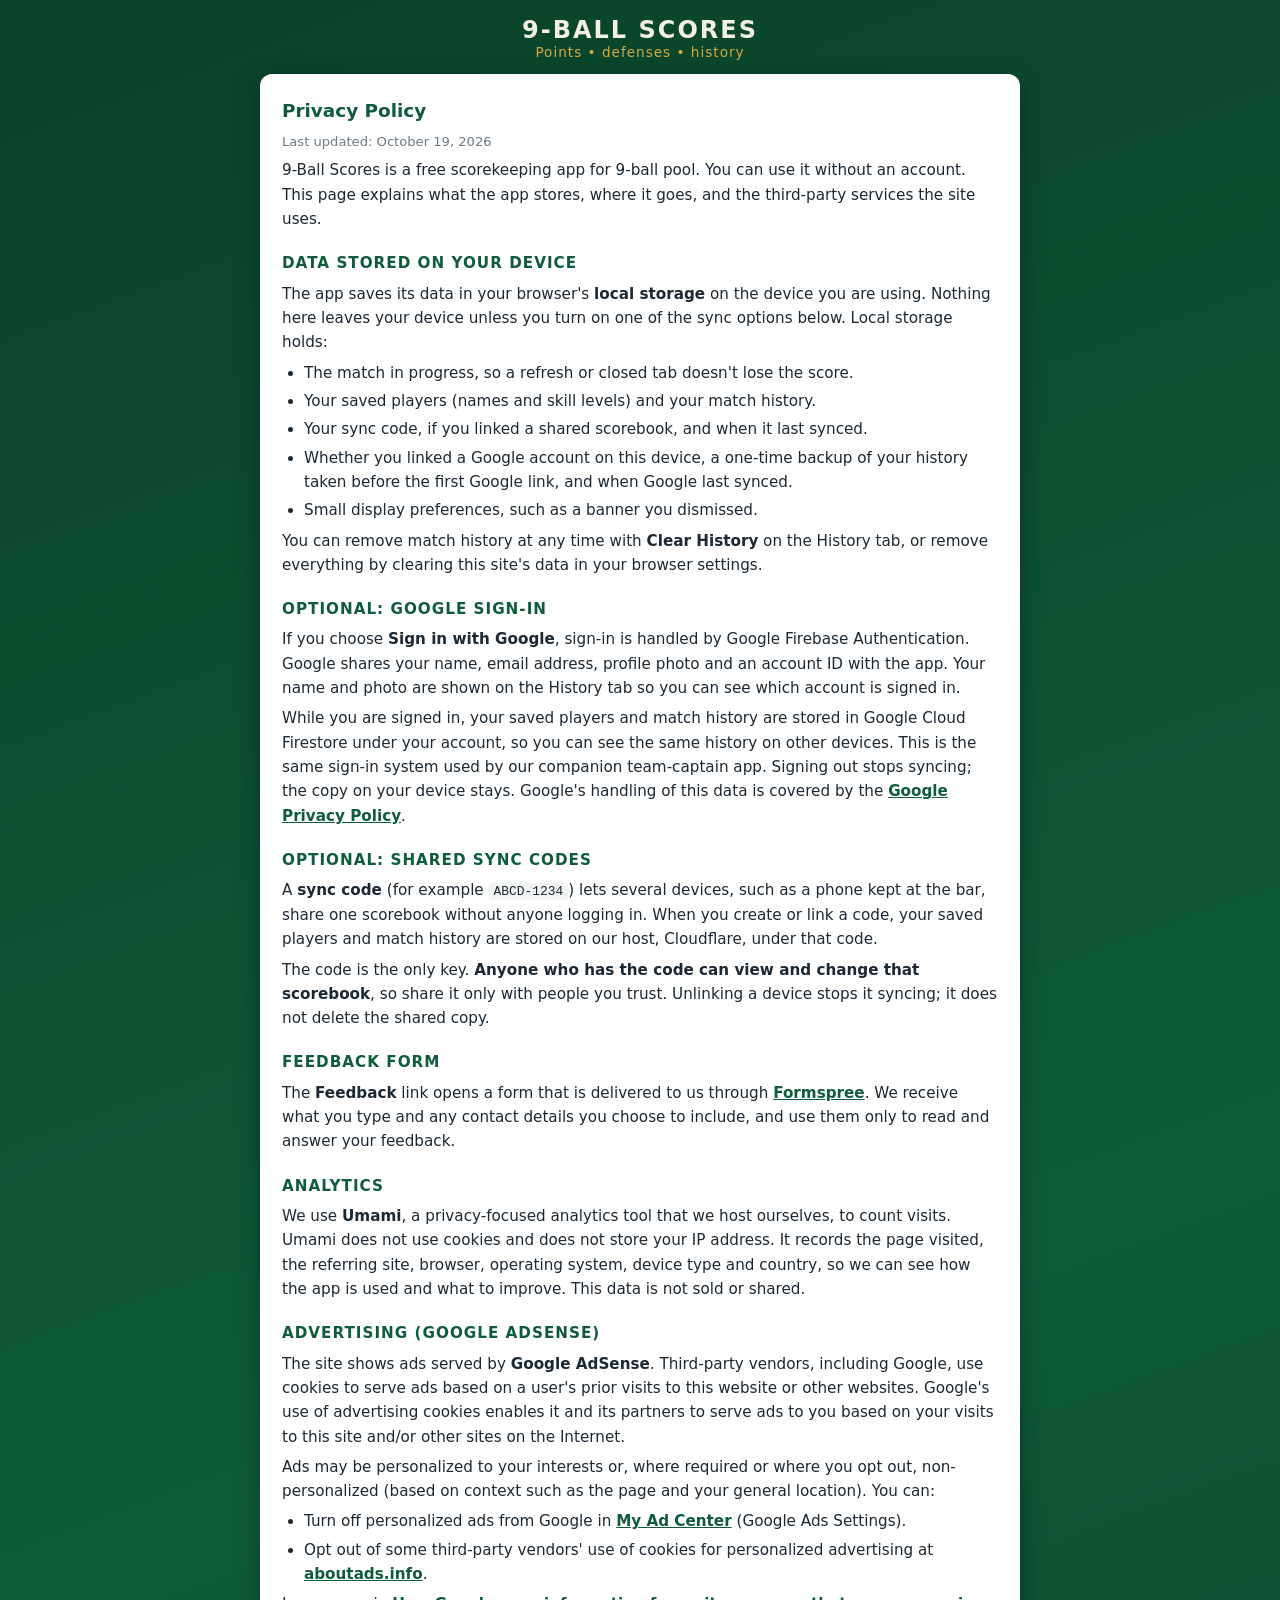
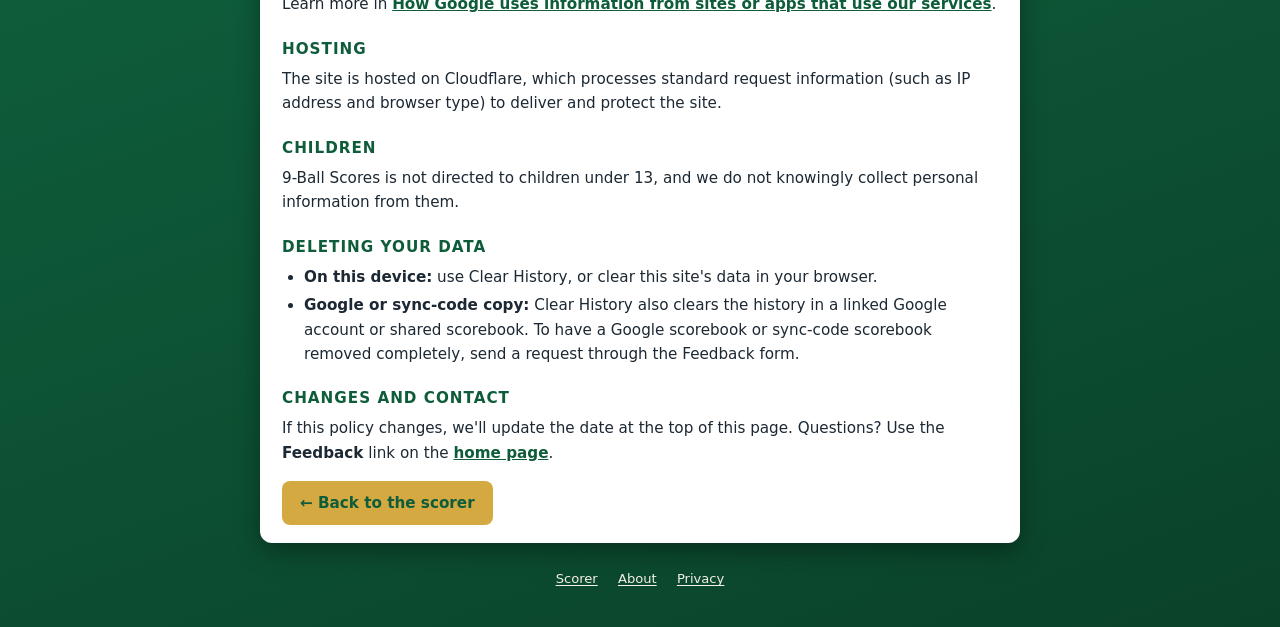
==== privacy.html @ c9939819 "AdSense prep: neutral 9-Ball Scores branding, ad slot, ads.txt, privacy and about pages - Rename to " ====
<!DOCTYPE html>
<html lang="en">
<head>
<meta charset="UTF-8">
<meta name="viewport" content="width=device-width, initial-scale=1.0">
<title>Privacy Policy · 9-Ball Scores</title>
<meta name="description" content="How 9-Ball Scores handles your data: on-device storage, optional Google sign-in, shared sync codes, feedback, analytics and Google AdSense advertising.">
<link rel="canonical" href="https://www.9ballscores.com/privacy">
<script defer src="https://stats.aiformissouri.com/script.js" data-website-id="REPLACE_WITH_9BALLSCORES_UMAMI_WEBSITE_ID"></script>
<link rel="stylesheet" href="/pages.css">
</head>
<body>
<div class="wrap">
  <header>
    <h1><a href="/">9-Ball Scores</a></h1>
    <div class="sub">Points &bull; defenses &bull; history</div>
  </header>

  <main class="panel">
    <h2>Privacy Policy</h2>
    <p class="updated">Last updated: October 19, 2026</p>
    <p>9-Ball Scores is a free scorekeeping app for 9-ball pool. You can use it without an account. This page explains what the app stores, where it goes, and the third-party services the site uses.</p>

    <h3>Data stored on your device</h3>
    <p>The app saves its data in your browser's <strong>local storage</strong> on the device you are using. Nothing here leaves your device unless you turn on one of the sync options below. Local storage holds:</p>
    <ul>
      <li>The match in progress, so a refresh or closed tab doesn't lose the score.</li>
      <li>Your saved players (names and skill levels) and your match history.</li>
      <li>Your sync code, if you linked a shared scorebook, and when it last synced.</li>
      <li>Whether you linked a Google account on this device, a one-time backup of your history taken before the first Google link, and when Google last synced.</li>
      <li>Small display preferences, such as a banner you dismissed.</li>
    </ul>
    <p>You can remove match history at any time with <strong>Clear History</strong> on the History tab, or remove everything by clearing this site's data in your browser settings.</p>

    <h3>Optional: Google sign-in</h3>
    <p>If you choose <strong>Sign in with Google</strong>, sign-in is handled by Google Firebase Authentication. Google shares your name, email address, profile photo and an account ID with the app. Your name and photo are shown on the History tab so you can see which account is signed in.</p>
    <p>While you are signed in, your saved players and match history are stored in Google Cloud Firestore under your account, so you can see the same history on other devices. This is the same sign-in system used by our companion team-captain app. Signing out stops syncing; the copy on your device stays. Google's handling of this data is covered by the <a href="https://policies.google.com/privacy" target="_blank" rel="noopener">Google Privacy Policy</a>.</p>

    <h3>Optional: shared sync codes</h3>
    <p>A <strong>sync code</strong> (for example <code>ABCD-1234</code>) lets several devices, such as a phone kept at the bar, share one scorebook without anyone logging in. When you create or link a code, your saved players and match history are stored on our host, Cloudflare, under that code.</p>
    <p>The code is the only key. <strong>Anyone who has the code can view and change that scorebook</strong>, so share it only with people you trust. Unlinking a device stops it syncing; it does not delete the shared copy.</p>

    <h3>Feedback form</h3>
    <p>The <strong>Feedback</strong> link opens a form that is delivered to us through <a href="https://formspree.io/legal/privacy-policy" target="_blank" rel="noopener">Formspree</a>. We receive what you type and any contact details you choose to include, and use them only to read and answer your feedback.</p>

    <h3>Analytics</h3>
    <p>We use <strong>Umami</strong>, a privacy-focused analytics tool that we host ourselves, to count visits. Umami does not use cookies and does not store your IP address. It records the page visited, the referring site, browser, operating system, device type and country, so we can see how the app is used and what to improve. This data is not sold or shared.</p>

    <h3>Advertising (Google AdSense)</h3>
    <p>The site shows ads served by <strong>Google AdSense</strong>. Third-party vendors, including Google, use cookies to serve ads based on a user's prior visits to this website or other websites. Google's use of advertising cookies enables it and its partners to serve ads to you based on your visits to this site and/or other sites on the Internet.</p>
    <p>Ads may be personalized to your interests or, where required or where you opt out, non-personalized (based on context such as the page and your general location). You can:</p>
    <ul>
      <li>Turn off personalized ads from Google in <a href="https://myadcenter.google.com/" target="_blank" rel="noopener">My Ad Center</a> (Google Ads Settings).</li>
      <li>Opt out of some third-party vendors' use of cookies for personalized advertising at <a href="https://www.aboutads.info/choices/" target="_blank" rel="noopener">aboutads.info</a>.</li>
    </ul>
    <p>Learn more in <a href="https://policies.google.com/technologies/partner-sites" target="_blank" rel="noopener">How Google uses information from sites or apps that use our services</a>.</p>

    <h3>Hosting</h3>
    <p>The site is hosted on Cloudflare, which processes standard request information (such as IP address and browser type) to deliver and protect the site.</p>

    <h3>Children</h3>
    <p>9-Ball Scores is not directed to children under 13, and we do not knowingly collect personal information from them.</p>

    <h3>Deleting your data</h3>
    <ul>
      <li><strong>On this device:</strong> use Clear History, or clear this site's data in your browser.</li>
      <li><strong>Google or sync-code copy:</strong> Clear History also clears the history in a linked Google account or shared scorebook. To have a Google scorebook or sync-code scorebook removed completely, send a request through the Feedback form.</li>
    </ul>

    <h3>Changes and contact</h3>
    <p>If this policy changes, we'll update the date at the top of this page. Questions? Use the <strong>Feedback</strong> link on the <a href="/">home page</a>.</p>

    <a class="back" href="/">&larr; Back to the scorer</a>
  </main>

  <footer class="site-footer">
    <a href="/">Scorer</a> <a href="/about">About</a> <a href="/privacy">Privacy</a>
  </footer>
</div>
</body>
</html>
---- pages.css ----
/* Shared styles for the static content pages (about, privacy). */
:root {
  --felt: #0e5c3a;
  --felt-dark: #0a4229;
  --cream: #f5f0e6;
  --gold: #d4a942;
  --card: #ffffff;
  --ink: #1c2833;
  --muted: #6b7a86;
  --line: #e5e8ea;
}
* { margin: 0; padding: 0; box-sizing: border-box; }
body {
  font-family: "Segoe UI", system-ui, sans-serif;
  background: linear-gradient(160deg, var(--felt-dark), var(--felt) 60%, var(--felt-dark));
  min-height: 100vh;
  color: var(--ink);
  padding: 16px;
}
.wrap { max-width: 760px; margin: 0 auto; }
header { text-align: center; color: var(--cream); margin-bottom: 14px; }
header h1 { font-size: 1.5rem; letter-spacing: 2px; text-transform: uppercase; }
header h1 a { color: inherit; text-decoration: none; }
header .sub { color: var(--gold); font-size: .85rem; letter-spacing: 1px; }
.panel {
  background: var(--card); border-radius: 12px; padding: 22px 22px 18px;
  box-shadow: 0 8px 24px rgba(0,0,0,.35); margin-bottom: 16px;
  line-height: 1.6; font-size: .95rem;
}
.panel h2 { font-size: 1.15rem; color: var(--felt); margin-bottom: 4px; }
.panel h3 {
  margin: 20px 0 6px; font-size: .95rem; color: var(--felt);
  text-transform: uppercase; letter-spacing: 1px;
}
.panel p { margin: 6px 0; }
.panel ul, .panel ol { padding-left: 22px; margin: 6px 0; }
.panel li { margin-bottom: 4px; }
.panel a { color: var(--felt); font-weight: 600; }
.panel code { font-family: ui-monospace, Consolas, monospace; font-size: .85em; background: #f1f4f3; padding: 1px 5px; border-radius: 4px; }
.updated { color: var(--muted); font-size: .82rem; }
.back {
  display: inline-block; margin-top: 10px; background: var(--gold); color: #3a2c00;
  text-decoration: none; font-weight: 700; padding: 10px 18px; border-radius: 8px;
}
.site-footer {
  text-align: center; color: rgba(245,240,230,.75); font-size: .82rem;
  padding: 8px 0 20px; line-height: 1.8;
}
.site-footer a, .site-footer button.linkish {
  color: var(--cream); text-decoration: underline; text-underline-offset: 2px;
  background: none; border: 0; padding: 0; font: inherit; cursor: pointer; margin: 0 8px;
}
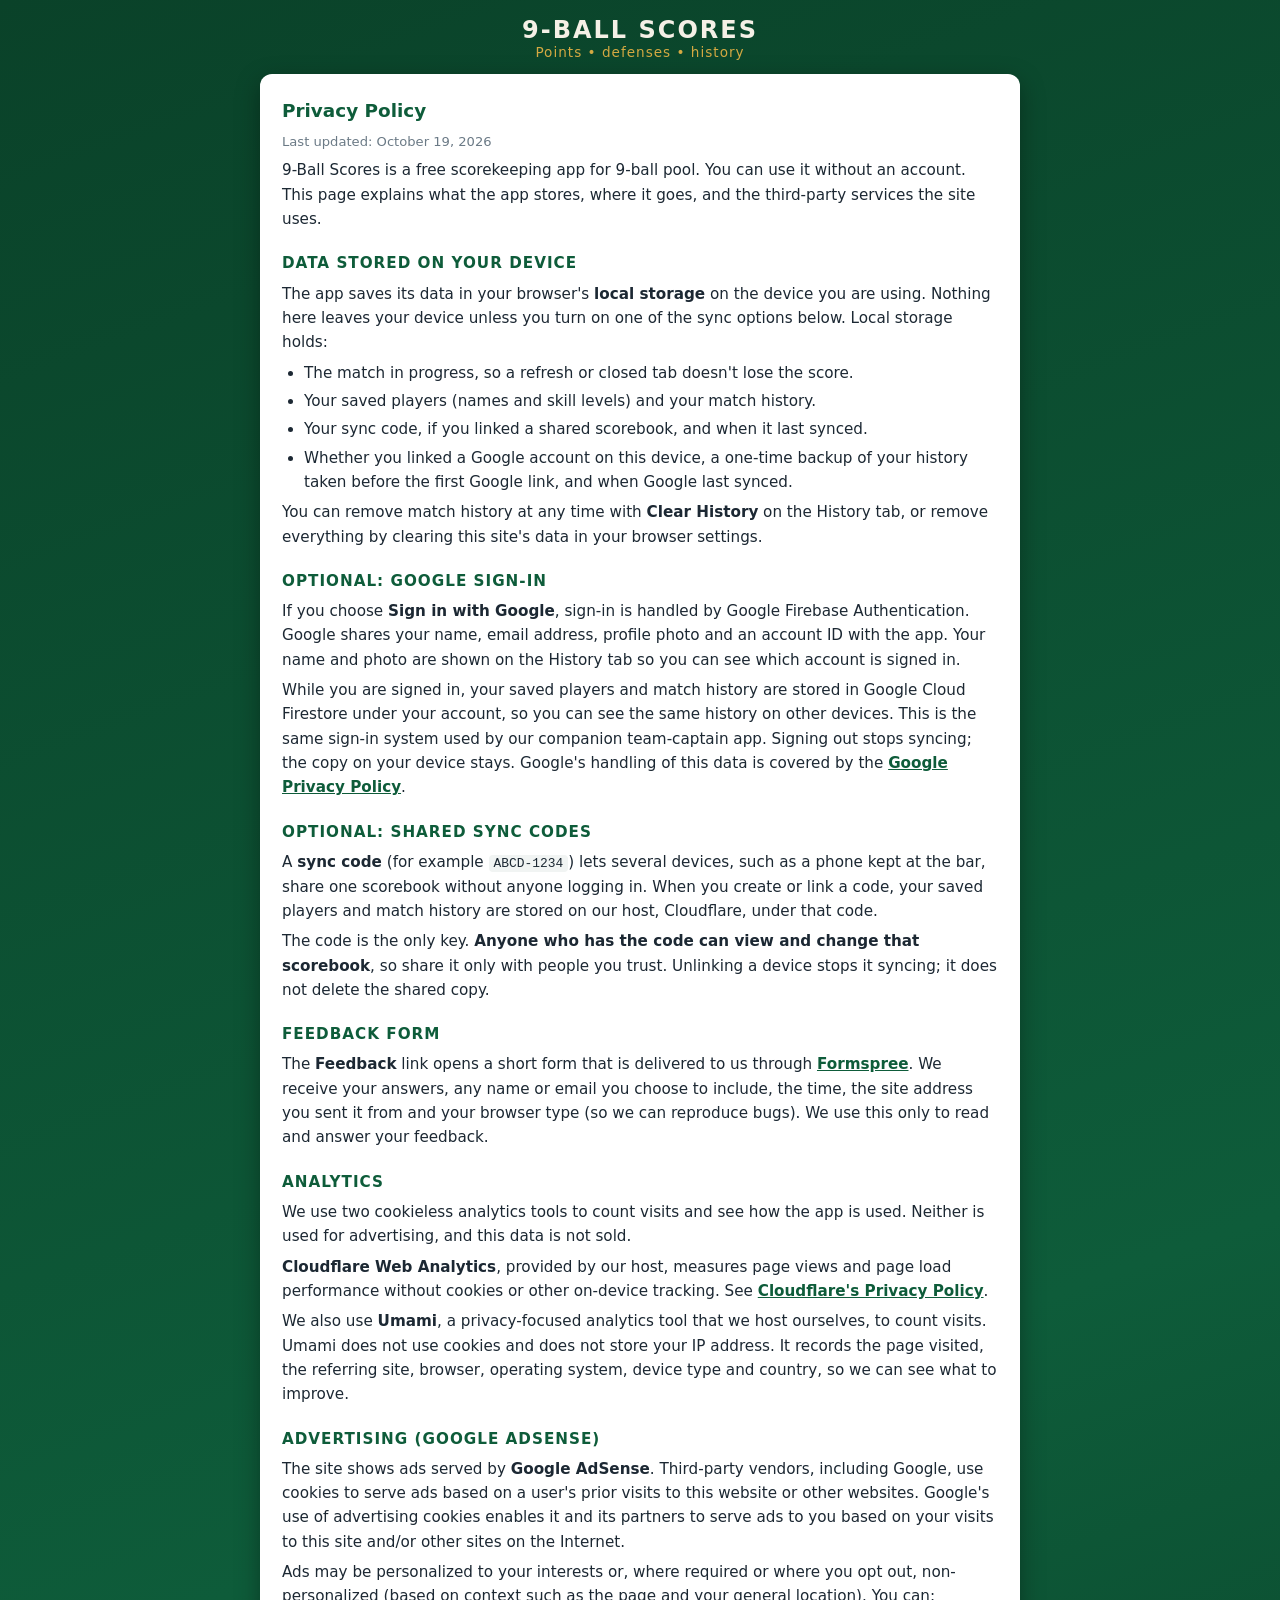
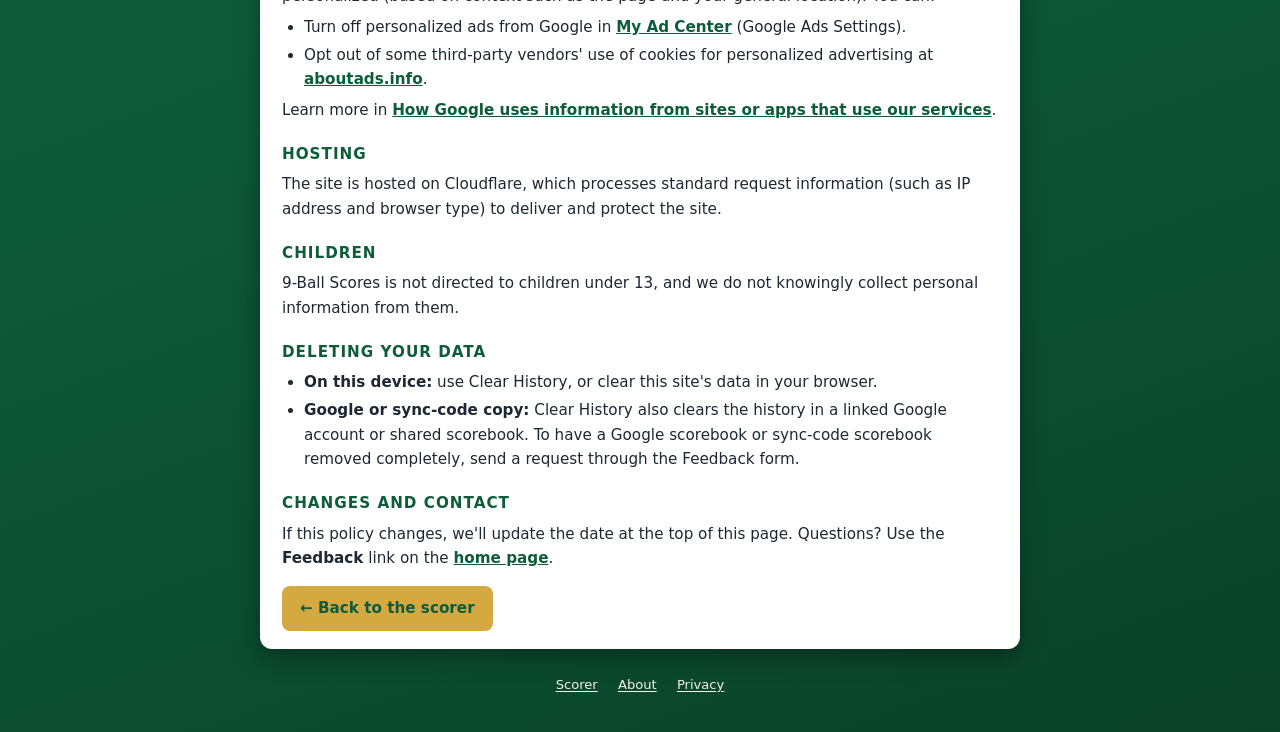
==== commit abf9466e: "Base the feedback flow on the live site and drop the house ad Production (a direct upload) had alrea" ====
--- a/privacy.html
+++ b/privacy.html
@@ -28,7 +28,6 @@
       <li>Your saved players (names and skill levels) and your match history.</li>
       <li>Your sync code, if you linked a shared scorebook, and when it last synced.</li>
       <li>Whether you linked a Google account on this device, a one-time backup of your history taken before the first Google link, and when Google last synced.</li>
-      <li>Small display preferences, such as a banner you dismissed.</li>
     </ul>
     <p>You can remove match history at any time with <strong>Clear History</strong> on the History tab, or remove everything by clearing this site's data in your browser settings.</p>
 
@@ -41,10 +40,12 @@
     <p>The code is the only key. <strong>Anyone who has the code can view and change that scorebook</strong>, so share it only with people you trust. Unlinking a device stops it syncing; it does not delete the shared copy.</p>
 
     <h3>Feedback form</h3>
-    <p>The <strong>Feedback</strong> link opens a form that is delivered to us through <a href="https://formspree.io/legal/privacy-policy" target="_blank" rel="noopener">Formspree</a>. We receive what you type and any contact details you choose to include, and use them only to read and answer your feedback.</p>
+    <p>The <strong>Feedback</strong> link opens a short form that is delivered to us through <a href="https://formspree.io/legal/privacy-policy" target="_blank" rel="noopener">Formspree</a>. We receive your answers, any name or email you choose to include, the time, the site address you sent it from and your browser type (so we can reproduce bugs). We use this only to read and answer your feedback.</p>
 
     <h3>Analytics</h3>
-    <p>We use <strong>Umami</strong>, a privacy-focused analytics tool that we host ourselves, to count visits. Umami does not use cookies and does not store your IP address. It records the page visited, the referring site, browser, operating system, device type and country, so we can see how the app is used and what to improve. This data is not sold or shared.</p>
+    <p>We use two cookieless analytics tools to count visits and see how the app is used. Neither is used for advertising, and this data is not sold.</p>
+    <p><strong>Cloudflare Web Analytics</strong>, provided by our host, measures page views and page load performance without cookies or other on-device tracking. See <a href="https://www.cloudflare.com/privacypolicy/" target="_blank" rel="noopener">Cloudflare's Privacy Policy</a>.</p>
+    <p>We also use <strong>Umami</strong>, a privacy-focused analytics tool that we host ourselves, to count visits. Umami does not use cookies and does not store your IP address. It records the page visited, the referring site, browser, operating system, device type and country, so we can see what to improve.</p>
 
     <h3>Advertising (Google AdSense)</h3>
     <p>The site shows ads served by <strong>Google AdSense</strong>. Third-party vendors, including Google, use cookies to serve ads based on a user's prior visits to this website or other websites. Google's use of advertising cookies enables it and its partners to serve ads to you based on your visits to this site and/or other sites on the Internet.</p>
